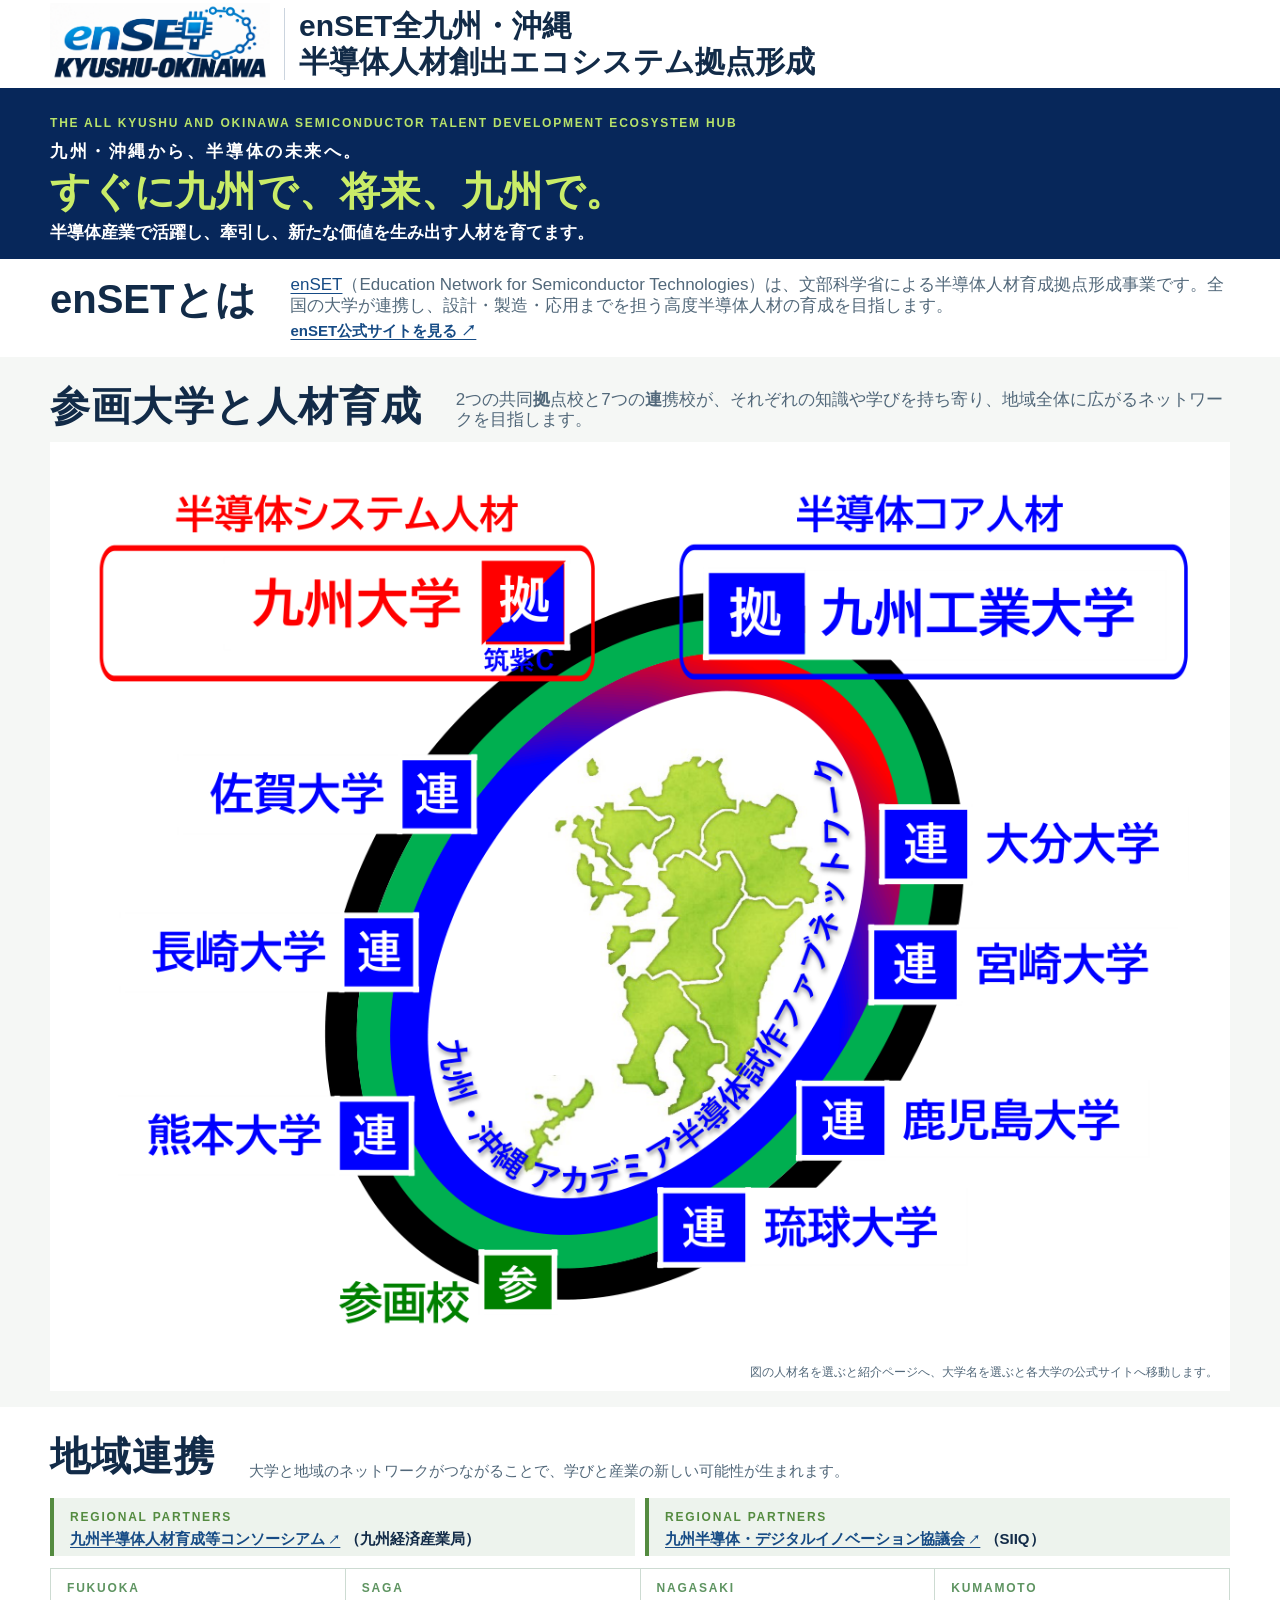
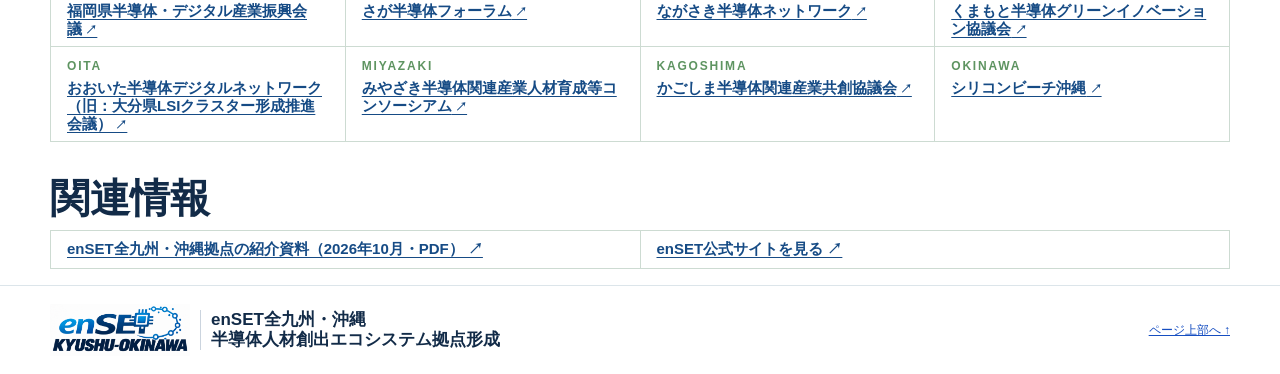
==== index.html @ 0acd5549 "All update." ====
﻿<!doctype html>
<html lang="ja">

<head>
  <meta charset="utf-8">
  <meta name="viewport" content="width=device-width, initial-scale=1">
  <meta name="description" content="九州・沖縄の大学と地域がつながる半導体人材育成ネットワーク。">
  <title>enSET 全九州・沖縄｜半導体の未来を、この地域から。</title>
  <link rel="icon" type="image/png" href="assets/favicon-chip.png">
  <link rel="stylesheet" href="style.css?v=20261101-enset-font">
</head>

<body>
  <header class="header">
    <div class="wrap header-inner">
      <div class="brand"><img class="brand-logo" src="assets/enset-kyushu-okinawa-logo.png"
          alt="enSET KYUSHU-OKINAWA"><span class="brand-name">enSET全九州・沖縄<br><small>半導体人材創出エコシステム拠点形成</small></span>
      </div>
    </div>
  </header>
  <main id="top">
    <section class="hero">
      <div class="wrap hero-inner">
        <p class="eyebrow">THE ALL KYUSHU AND OKINAWA SEMICONDUCTOR TALENT DEVELOPMENT ECOSYSTEM HUB</p>
        <p class="hero-label">九州・沖縄から、半導体の未来へ。</p>
        <h1>すぐに九州で、<em>将来、九州で。</em></h1>
        <p class="hero-copy">半導体産業で活躍し、牽引し、新たな価値を生み出す人材を育てます。</p>
      </div>
    </section>

    <section class="about-enset wrap" aria-labelledby="about-enset-title">
      <h2 id="about-enset-title">enSETとは</h2>
      <div>
        <p><a href="https://enset.jp/" target="_blank" rel="noopener noreferrer">enSET</a>（Education Network for
          Semiconductor Technologies）は、文部科学省による半導体人材育成拠点形成事業です。全国の大学が連携し、設計・製造・応用までを担う高度半導体人材の育成を目指します。</p>
        <a class="about-enset-link" href="https://enset.jp/" target="_blank" rel="noopener noreferrer">enSET公式サイトを見る
          ↗</a>
      </div>
    </section>
    <section id="network" class="network section">
      <div class="wrap">
        <div class="section-heading">
          <div>

            <h2>参画大学と人材育成</h2>
          </div>
          <p>2つの共同<strong>拠</strong>点校と7つの<strong>連</strong>携校が、それぞれの知識や学びを持ち寄り、地域全体に広がるネットワークを目指します。</p>
        </div>
        <div class="network-layout">
          <div class="map-panel">
            <div class="network-figure-wrap">
              <img class="network-figure" src="assets/enset-ring-pdf-20261101-v2.png"
                alt="九州大学と九州工業大学を共同拠点校とし、九州・沖縄の7大学が連携するネットワーク図">
              <a class="figure-link talent-system" href="system-human-resources.html" aria-label="半導体システム人材の紹介を見る"></a>
              <a class="figure-link talent-core" href="core-human-resources.html" aria-label="半導体コア人材の紹介を見る"></a>
              <a class="figure-link kyushu" href="https://www.kyushu-u.ac.jp/ja/" target="_blank"
                rel="noopener noreferrer" aria-label="九州大学の公式サイトを新しいタブで開く"></a>
              <a class="figure-link kyutech" href="https://www.kyutech.ac.jp/" target="_blank" rel="noopener noreferrer"
                aria-label="九州工業大学の公式サイトを新しいタブで開く"></a>
              <a class="figure-link saga" href="https://www.saga-u.ac.jp/" target="_blank" rel="noopener noreferrer"
                aria-label="佐賀大学の公式サイトを新しいタブで開く"></a>
              <a class="figure-link nagasaki" href="https://www.nagasaki-u.ac.jp/" target="_blank"
                rel="noopener noreferrer" aria-label="長崎大学の公式サイトを新しいタブで開く"></a>
              <a class="figure-link kumamoto" href="https://www.kumamoto-u.ac.jp/" target="_blank"
                rel="noopener noreferrer" aria-label="熊本大学の公式サイトを新しいタブで開く"></a>
              <a class="figure-link oita" href="https://www.oita-u.ac.jp/" target="_blank" rel="noopener noreferrer"
                aria-label="大分大学の公式サイトを新しいタブで開く"></a>
              <a class="figure-link miyazaki" href="https://www.miyazaki-u.ac.jp/" target="_blank"
                rel="noopener noreferrer" aria-label="宮崎大学の公式サイトを新しいタブで開く"></a>
              <a class="figure-link kagoshima" href="https://www.kagoshima-u.ac.jp/" target="_blank"
                rel="noopener noreferrer" aria-label="鹿児島大学の公式サイトを新しいタブで開く"></a>
              <a class="figure-link ryukyu" href="https://www.u-ryukyu.ac.jp/" target="_blank" rel="noopener noreferrer"
                aria-label="琉球大学の公式サイトを新しいタブで開く"></a>
            </div>
            <p class="network-instruction">図の人材名を選ぶと紹介ページへ、大学名を選ぶと各大学の公式サイトへ移動します。</p>
          </div>
        </div>
      </div>
    </section>
    <section id="region" class="section wrap">
      <div class="section-heading">
        <div>

          <h2>地域連携</h2>
        </div>
        <p>大学と地域のネットワークがつながることで、学びと産業の新しい可能性が生まれます。</p>
      </div>
      <div class="regional-partner-list" aria-label="広域の連携団体">
        <article><span>REGIONAL PARTNERS</span>
          <h3><a href="https://www.kyushu.meti.go.jp/seisaku/electronics/electronics.html" target="_blank"
              rel="noopener noreferrer">九州半導体人材育成等コンソーシアム</a> <small>（九州経済産業局）</small></h3>
        </article>
        <article><span>REGIONAL PARTNERS</span>
          <h3><a href="https://siiq.or.jp/" target="_blank" rel="noopener noreferrer">九州半導体・デジタルイノベーション協議会</a>
            <small>（SIIQ）</small>
          </h3>
        </article>
      </div>
      <div class="region-grid">
        <article><span>FUKUOKA</span>
          <h3><a href="https://www.robot-system.jp/" target="_blank" rel="noopener noreferrer">福岡県半導体・デジタル産業振興会議</a>
          </h3>
        </article>
        <article><span>SAGA</span>
          <h3><a href="https://www.pref.saga.lg.jp/kiji003115567/index.html" target="_blank"
              rel="noopener noreferrer">さが半導体フォーラム</a></h3>
        </article>
        <article><span>NAGASAKI</span>
          <h3><a
              href="https://www.pref.nagasaki.jp/bunrui/shigoto-sangyo/kogyo-kagakugijutsu/kogyo-kagakugijutsu/handoutai/"
              target="_blank" rel="noopener noreferrer">ながさき半導体ネットワーク</a></h3>
        </article>
        <article><span>KUMAMOTO</span>
          <h3><a href="https://kumamoto-sgi.or.jp/" target="_blank" rel="noopener noreferrer">くまもと半導体グリーンイノベーション協議会</a>
          </h3>
        </article>
        <article><span>OITA</span>
          <h3><a href="https://www.os-link.jp/" target="_blank" rel="noopener noreferrer">おおいた半導体デジタルネットワーク（旧：大分県LSIクラスター形成推進会議）</a></h3>
        </article>
        <article><span>MIYAZAKI</span>
          <h3><a href="https://www.pref.miyazaki.lg.jp/sentangijutsu/shigoto/shokogyo/20231127150944.html"
              target="_blank" rel="noopener noreferrer">みやざき半導体関連産業人材育成等コンソーシアム</a></h3>
        </article>
        <article><span>KAGOSHIMA</span>
          <h3><a href="https://www.pref.kagoshima.jp/af03/kagoshimahandotaikanrensangyokyosokyogikai.html"
              target="_blank" rel="noopener noreferrer">かごしま半導体関連産業共創協議会</a></h3>
        </article>
        <article><span>OKINAWA</span>
          <h3><a href="https://www.ogb.go.jp/-/media/Files/OGB/Soumu/muribushi/saisin/20240708/shigotonomado8.pdf"
              target="_blank" rel="noopener noreferrer" aria-label="シリコンビーチ沖縄（沖縄総合事務局の取組紹介資料、PDF）">シリコンビーチ沖縄</a></h3>
        </article>
      </div>
    </section>
    <section class="closing">
      <div class="wrap">
        <h2>関連情報</h2><div class="closing-links region-grid">
          <article><a href="assets/enSET-All-Kyushu-Okinawa-202610.pdf" target="_blank" rel="noopener noreferrer">enSET全九州・沖縄拠点の紹介資料（2026年10月・PDF） ↗</a></article>
          <article><a href="https://enset.jp/" target="_blank" rel="noopener noreferrer">enSET公式サイトを見る ↗</a></article>
        </div>
      </div>
    </section>
  </main>
  <footer>
    <div class="wrap footer-inner">
      <div class="footer-brand"><img src="assets/enset-kyushu-okinawa-logo.png"
          alt="enSET KYUSHU-OKINAWA"><span>enSET全九州・沖縄<br><small>半導体人材創出エコシステム拠点形成</small></span></div><a
        href="#top">ページ上部へ ↑</a>
    </div>
  </footer>
</body>

</html>
---- style.css ----
﻿:root{--navy:#07275a;--deep:#061b40;--blue:#164ec1;--green:#a6d74d;--ink:#122b48;--muted:#52687a;--paper:#f5f7f5}*{box-sizing:border-box}html{scroll-behavior:smooth}body{margin:0;color:var(--ink);font-family:"Yu Gothic","Hiragino Kaku Gothic ProN",Meiryo,sans-serif;line-height:1.8;background:#fff}a{color:inherit}a:focus-visible{outline:3px solid #f7a837;outline-offset:4px}.wrap{width:min(1180px,calc(100% - 48px));margin:auto}.header{background:#fff}.header-inner{min-height:88px;display:flex;align-items:center;justify-content:space-between;gap:28px}.brand{display:flex;align-items:center;gap:14px;text-decoration:none}.brand-en{font:bold 40px/1 Arial;color:#56a340;letter-spacing:-.07em}.brand-en span{color:var(--blue)}.brand-name{border-left:1px solid #cbd4de;padding-left:14px;font-size:15px;font-weight:800;line-height:1.35}.brand-name small{font-size:12px}.header nav{display:flex;gap:30px;font-weight:700;font-size:15px}.header nav a{text-decoration:none}.header nav a:hover{color:var(--blue)}.hero{background:var(--navy);color:#fff;overflow:hidden}.hero-inner{position:relative;min-height:530px;padding-block:72px}.eyebrow{font:700 12px/1.6 Arial,sans-serif;letter-spacing:.15em;color:#b8e36a}.hero-label{font-weight:700;letter-spacing:.15em;margin:48px 0 13px}.hero h1{font-size:40px;letter-spacing:.02em;line-height:1.25;margin:0;font-weight:900}.hero h1 em{font-style:normal;color:#c9ec68}.hero-copy{font-size:17px;font-weight:700;margin:24px 0 30px}.button{display:inline-flex;align-items:center;gap:36px;padding:13px 20px;background:#fff;color:var(--navy);font-weight:800;font-size:15px;text-decoration:none}.button span{font-size:17px}.hero-mark{position:absolute;width:440px;height:440px;right:0;top:40px;border:1px solid #ffffff45;border-radius:50%;display:flex;align-items:center;justify-content:center;gap:20px;font-size:40px;font-weight:900;color:#ffffffd9}.hero-mark:before,.hero-mark:after{content:"";position:absolute;inset:22px;border:1px solid #a6d74d80;border-radius:50%}.hero-mark:after{inset:47px;border-color:#ffffff25}.hero-mark i{color:var(--green);font-style:normal;font-weight:400}.hero-mark small{position:absolute;bottom:105px;font:700 12px Arial;letter-spacing:.2em;color:#b8e36a}.partners{background:#edf3ed;border-bottom:1px solid #dce6df}.partners-inner{display:grid;grid-template-columns:150px 1fr 1fr;align-items:center;gap:28px;padding-block:20px}.partners-inner>span{font:700 12px Arial;letter-spacing:.13em;color:#568149}.partners p{margin:0;font-size:15px;font-weight:800}.partners small{font-size:12px}.section{padding-block:95px}.section-heading{display:grid;grid-template-columns:1fr .65fr;gap:48px;align-items:end;margin-bottom:38px}.section-heading h2{font-size:40px;line-height:1.4;letter-spacing:.03em;margin:9px 0 0}.section-heading>p{color:var(--muted);margin:0;font-size:17px}.dark{color:#548b40}.people-grid{display:grid;grid-template-columns:1fr 1fr;gap:20px}.people-card{padding:32px 36px;color:#fff;min-height:390px;display:flex;flex-direction:column}.system{background:#bf4a36}.core{background:#174ca9}.card-top{display:flex;justify-content:space-between;align-items:center;font:700 12px Arial;letter-spacing:.12em}.card-symbol{font-size:40px;font-weight:400}.card-tag{font-size:12px;font-weight:700;margin:22px 0 7px}.people-card h3{font-size:40px;line-height:1.3;margin:0}.people-card>p:not(.card-tag){max-width:410px;font-size:15px;color:#ffffffdc}.hub{border-top:1px solid #ffffff69;margin-top:auto;padding-top:18px;display:flex;align-items:baseline;gap:13px;flex-wrap:wrap}.hub small{font-size:12px}.hub strong{font-size:17px}.hub span{font:700 12px Arial;letter-spacing:.1em;opacity:.75}.network{background:var(--paper)}.network-layout{display:grid;grid-template-columns:1fr 1fr;gap:25px}.map-panel{position:relative;background:#e0efe5;min-width:0;padding:28px;text-align:center;overflow:hidden}.map-panel img{display:block;width:min(100%,470px);margin:0 auto;mix-blend-mode:multiply}.map-kicker{text-align:left;margin:0;color:#467653;font:700 12px Arial;letter-spacing:.15em}.map-caption{font-size:12px;color:#526b60;margin:0 8px}.university-panel{background:#fff;padding:30px 34px}.list-heading{display:flex;justify-content:space-between;align-items:center}.list-heading span{font:700 12px Arial;letter-spacing:.15em;color:#548b40}.list-heading h3{font-size:30px;margin:3px 0}.list-heading .count{font:bold 40px Arial;color:#e5eee8}.university-panel>p{font-size:12px;color:var(--muted)}.universities{padding:0;margin:20px 0;list-style:none;border-top:1px solid #dfe7e4}.universities a{display:flex;align-items:center;gap:20px;border-bottom:1px solid #dfe7e4;padding:10px 2px;text-decoration:none;font-weight:700}.universities a:hover{color:var(--blue)}.universities span{font:700 12px Arial;color:#6a9d62}.universities b{margin-left:auto;color:var(--blue)}.hub-links{font-size:12px;font-weight:700}.hub-links a{color:var(--blue)}.region-grid{display:grid;grid-template-columns:repeat(4,1fr);border-top:1px solid #cddbd2;border-left:1px solid #cddbd2}.region-grid article{padding:24px;min-height:140px;border-right:1px solid #cddbd2;border-bottom:1px solid #cddbd2}.region-grid span{font:700 12px Arial;color:#5e9461;letter-spacing:.15em}.region-grid h3{font-size:15px;line-height:1.65;margin:12px 0 0}.closing{padding:80px 0;background:var(--navy);color:#fff}.closing h2{font-size:40px;line-height:1.35;margin:15px 0}.closing p:not(.eyebrow){color:#e0ebf3}.closing a{display:inline-block;margin-top:12px;color:#c9ec68;font-weight:700;text-underline-offset:6px}footer{background:var(--deep);color:#fff}.footer-inner{display:flex;align-items:center;gap:25px;padding-block:24px;font-size:12px}.footer-inner p{margin:0}.footer-inner strong{font:700 30px Arial;color:#b8e36a}.footer-inner small{color:#9fb3c7}.footer-inner a{margin-left:auto}@media(max-width:850px){.hero-mark{opacity:.2;right:-160px}.hero-inner>*:not(.hero-mark){position:relative;z-index:1}.partners-inner{grid-template-columns:1fr 1fr}.partners-inner>span{grid-column:1/-1}.region-grid{grid-template-columns:repeat(2,1fr)}}@media(max-width:650px){.wrap{width:calc(100% - 32px)}.header-inner{padding-block:16px;flex-wrap:wrap}.header nav{gap:18px;font-size:12px;overflow-x:auto;white-space:nowrap}.hero-inner{min-height:0;padding-block:60px}.hero-label{margin-top:34px}.hero-mark{width:340px;height:340px;top:80px;right:-210px;font-size:40px}.partners-inner{grid-template-columns:1fr;gap:8px}.partners-inner>span{grid-column:auto}.section{padding-block:64px}.section-heading,.people-grid,.network-layout{grid-template-columns:1fr}.section-heading{gap:15px}.people-card{min-height:340px;padding:28px}.map-panel{padding:20px}.university-panel{padding:24px}.region-grid article{padding:16px;min-height:115px}.footer-inner{align-items:flex-start;flex-direction:column;gap:8px}.footer-inner a{margin-left:0}}@media(prefers-reduced-motion:reduce){html{scroll-behavior:auto}}
.map-panel .network-figure{display:block;width:100%;max-width:none;height:auto;margin:16px auto 0;mix-blend-mode:normal}

/* ネットワーク図を主役にし、大学リンクを下段にまとめる。 */
.hero-inner{min-height:0;padding-block:48px}
.hero-label{margin-top:28px}
.hero-mark{width:360px;height:360px;top:25px}
.hero-mark small{bottom:82px}
.network.section{padding-block:48px}
.network .section-heading{margin-bottom:20px}
.network-layout{display:flex;flex-direction:column;gap:18px}
.map-panel{width:80%;margin-inline:auto;padding:12px;background:#fff}
.map-panel .network-figure{margin:8px auto 0}
.university-panel{padding:20px 24px}
.list-heading h3{font-size:17px}
.list-heading .count{font-size:30px}
.university-panel>p{margin:4px 0;font-size:12px}
.universities{display:grid;grid-template-columns:repeat(4,minmax(0,1fr));gap:0 20px;margin:12px 0}
.universities a{gap:8px;padding:8px 2px;font-size:15px}
.hub-links{font-size:12px}
@media(max-width:650px){.hero-inner{padding-block:38px}.hero-mark{width:300px;height:300px;top:40px}.network.section{padding-block:36px}.map-panel{width:100%;padding:8px}.universities{grid-template-columns:repeat(2,minmax(0,1fr));gap:0 14px}.university-panel{padding:16px}.universities a{font-size:12px}}

/* 図と大学一覧は別の段に置く。 */
.network-layout{display:block}
.network-layout .map-panel{width:100%;margin:0 auto}
.network .university-panel{margin:18px auto 0}

/* ヘッダー直下の青帯をコンパクトにする。 */
.hero-inner{padding-block:24px}
.hero-label{margin:12px 0 5px}
.hero h1{font-size:40px;line-height:1.18}
.hero-copy{margin:12px 0 16px}
.hero-mark{width:270px;height:270px;top:50%;transform:translateY(-50%);font-size:40px}
.hero-mark small{bottom:56px}
@media(max-width:650px){.hero-inner{padding-block:24px}.hero h1{font-size:40px}.hero-mark{width:240px;height:240px;top:50%;right:-160px;font-size:30px}.hero-mark small{bottom:50px}}
@media(max-width:650px){.hero .eyebrow{overflow-wrap:anywhere}}

/* 大学リンクは画像と同じ座標系で拡大・縮小する。 */
.network-instruction{margin:4px 0 0;text-align:right;font-size:12px;color:var(--muted)}
.network-figure-wrap{position:relative;width:100%;margin:8px auto 0}
.map-panel .network-figure-wrap .network-figure{width:100%;height:auto;margin:0}
.figure-link{position:absolute;display:block;border-radius:4px}
.figure-link:hover,.figure-link:focus-visible{outline:3px solid #f28a19;outline-offset:1px;background:rgb(255 255 255 / .16)}
.figure-link.kyushu{left:16%;top:12%;width:19%;height:8%}
.figure-link.kyutech{left:64%;top:12%;width:29%;height:8%}
.figure-link.saga{left:12%;top:34%;width:16%;height:7%}
.figure-link.nagasaki{left:7%;top:51%;width:17%;height:7%}
.figure-link.kumamoto{left:7%;top:71%;width:17%;height:7%}
.figure-link.oita{left:79%;top:39%;width:17%;height:7%}
.figure-link.miyazaki{left:78%;top:52%;width:17%;height:7%}
.figure-link.kagoshima{left:72%;top:69%;width:20%;height:7%}
.figure-link.ryukyu{left:60%;top:81%;width:17%;height:7%}

/* 承認されたロゴ画像をヘッダーに表示する。 */
.brand-logo{display:block;width:220px;height:auto;flex:none}
@media(max-width:650px){.brand{min-width:0}.brand-logo{width:150px}.brand-name{font-size:12px}.brand-name small{font-size:12px}}

/* 事業名をロゴ横で読みやすく表示する。 */
.brand-name{font-size:17px;line-height:1.45}
.brand-name small{font-size:15px}
@media(max-width:650px){.brand-name{font-size:17px}.brand-name small{font-size:12px}}

/* 図中の人材名と紹介ページ。 */
.figure-link.talent-system{left:10%;top:2%;width:32%;height:8%}
.figure-link.talent-core{left:59%;top:2%;width:31%;height:8%}
.people-detail-link{display:inline-block;color:#fff;font-weight:800;text-underline-offset:5px}
.detail-breadcrumb{padding-block:14px;color:var(--muted);font-size:12px}
.detail-breadcrumb a{text-underline-offset:4px}
.detail-hero{padding-block:65px;color:#fff}
.detail-system{background:linear-gradient(125deg,#8f3028,#bf4a36)}
.detail-core{background:linear-gradient(125deg,#082a61,#174ca9)}
.detail-hero .eyebrow{color:#fff;opacity:.8}
.detail-overline{margin:28px 0 4px;font-size:17px;font-weight:700}
.detail-hero h1{margin:0;font-size:40px;line-height:1.3}
.detail-lead{max-width:750px;margin:20px 0 0;font-size:17px;line-height:1.9}
.detail-intro{display:grid;grid-template-columns:1fr 1.1fr;gap:60px}
.detail-intro h2,.detail-learning h2,.detail-next h2{margin:10px 0;font-size:40px;line-height:1.4}
.detail-intro h3{margin:0 0 15px;font-size:17px}
.detail-intro p:not(.eyebrow),.detail-next p:not(.eyebrow){color:var(--muted)}
.detail-learning{background:var(--paper)}
.detail-section-lead{color:var(--muted)}
.detail-steps{display:grid;grid-template-columns:repeat(3,1fr);gap:18px;margin:30px 0 0;padding:0;list-style:none}
.detail-steps li{padding:26px;background:#fff;border-top:4px solid var(--blue)}
.detail-steps span{font:700 12px Arial;letter-spacing:.12em;color:#548b40}
.detail-steps h3{margin:12px 0;font-size:30px}
.detail-steps p{margin:0;color:var(--muted);font-size:15px}
.detail-next{display:flex;align-items:end;justify-content:space-between;gap:30px}
.detail-next a{font-weight:800;color:var(--blue);text-underline-offset:5px}
.detail-back{white-space:nowrap}
@media(max-width:650px){.detail-hero{padding-block:42px}.detail-intro{grid-template-columns:1fr;gap:20px}.detail-steps{grid-template-columns:1fr}.detail-next{align-items:start;flex-direction:column}}

/* 広域と各地域の連携団体をまとめて紹介する。 */
.regional-partner-list{display:grid;grid-template-columns:repeat(2,minmax(0,1fr));gap:16px;margin-bottom:24px}
.regional-partner-list article{padding:22px 24px;background:#edf3ed;border-left:4px solid #548b40}
.regional-partner-list span{font:700 12px Arial;letter-spacing:.15em;color:#548b40}
.regional-partner-list h3{margin:10px 0 0;font-size:17px;line-height:1.6}
.regional-partner-list small{font-size:15px}
@media(max-width:650px){.regional-partner-list{grid-template-columns:1fr;gap:10px}.regional-partner-list article{padding:16px}}

/* 地域連携を読みやすくコンパクトにまとめる。 */
#region.section{padding-block:42px}
#region .section-heading{margin-bottom:18px;gap:24px}
#region .section-heading h2{font-size:30px;line-height:1.3}
#region .section-heading>p{font-size:15px}
#region .regional-partner-list{gap:10px;margin-bottom:12px}
#region .regional-partner-list article{padding:12px 16px}
#region .regional-partner-list h3{margin-top:4px;font-size:15px;line-height:1.45}
#region .region-grid article{min-height:0;padding:12px 16px}
#region .region-grid h3{margin:4px 0 0;font-size:15px;line-height:1.5}
@media(max-width:650px){#region.section{padding-block:30px}#region .section-heading{gap:10px;margin-bottom:14px}#region .regional-partner-list{gap:8px}#region .region-grid article{padding:10px 12px}}

.detail-hub{display:flex;align-items:baseline;flex-wrap:wrap;gap:14px;margin:24px 0 0;padding-top:16px;border-top:1px solid rgb(255 255 255 / .4)}
.detail-hub span{font-size:12px}
.detail-hub strong{font-size:17px}

/* ヘッダーと共通のロゴ・事業名を小さめに表示する。 */
footer{background:#fff;color:var(--ink);border-top:1px solid #dce5ea}
.footer-inner{gap:18px;padding-block:18px}
.footer-brand{display:flex;align-items:center;gap:10px}
.footer-brand img{display:block;width:140px;height:auto;flex:none}
.footer-brand>span{border-left:1px solid #cbd4de;padding-left:10px;font-size:12px;font-weight:800;line-height:1.4}
.footer-brand>span small{color:inherit;font-size:12px}
.footer-inner>small{color:var(--muted)}
.footer-inner>a{color:var(--blue)}
@media(max-width:650px){.footer-inner{gap:12px}.footer-brand img{width:120px}.footer-brand>span{font-size:12px}.footer-brand>span small{font-size:12px}}

/* 各ページの余白を抑え、短いスクロールで内容を読めるようにする。 */
.section{padding-block:40px}
.hero-inner{padding-block:16px}
.hero-label{margin:8px 0 4px}
.hero-copy{margin:8px 0 0}
.network.section{padding-block:24px}
.network .section-heading{margin-bottom:12px;gap:24px}
.network .section-heading h2{font-size:30px;line-height:1.3}
.network-figure-wrap{margin-top:4px}
#region.section{padding-block:24px}
.closing{padding-block:32px}
.closing h2{font-size:40px;margin:8px 0}
.closing p:not(.eyebrow){margin:8px 0}
.closing a{margin-top:4px}
.detail-breadcrumb{padding-block:8px}
.detail-hero{padding-block:32px}
.detail-overline{margin:12px 0 4px}
.detail-lead{margin-top:12px;line-height:1.7}
.detail-hub{margin-top:14px;padding-top:10px}
.detail-intro{gap:32px}
.detail-intro h2,.detail-learning h2,.detail-next h2{margin:6px 0}
.detail-intro h3{margin-bottom:8px}
.detail-steps{margin-top:16px;gap:12px}
.detail-steps li{padding:18px}
.detail-steps h3{margin:6px 0}
@media(max-width:650px){.section{padding-block:28px}.hero-inner{padding-block:16px}.network.section,#region.section{padding-block:20px}.network .section-heading{gap:10px}.detail-hero{padding-block:24px}.detail-intro{gap:12px}.detail-steps{gap:8px}.detail-steps li{padding:14px}.closing{padding-block:26px}}
.hero h1 em{white-space:nowrap}
.hero h1{color:#c9ec68}

/* 見出しより説明文の幅を広く確保する。 */
@media(min-width:651px){#network .section-heading,#region .section-heading{grid-template-columns:minmax(0,3fr) minmax(0,7fr)}}
@media(min-width:651px){#network .section-heading h2{font-size:30px}}

/* 大きな見出しを一回り小さく整える。 */
.hero h1{font-size:40px}
#region .section-heading h2{font-size:30px}
.closing h2{font-size:30px}
.detail-hero h1{font-size:40px}
.detail-intro h2,.detail-learning h2,.detail-next h2{font-size:30px}
.detail-steps h3{font-size:17px}
@media(min-width:651px){#network .section-heading h2{font-size:17px}}
@media(max-width:650px){.hero h1{font-size:30px}#network .section-heading h2{font-size:30px}}

/* ヘッダー内の英語名称。 */
.brand-english{display:block;margin-top:2px;color:var(--muted);font-size:12px;font-weight:500;line-height:1.35;overflow-wrap:anywhere}
@media(max-width:650px){.brand-english{font-size:12px}}

/* ロゴ横の日本語2行を同じ大きさに揃える。 */
.brand-name{font-size:30px;line-height:1.55}
.brand-name small{font-size:inherit}
.footer-brand>span{font-size:17px;line-height:1.5}
.footer-brand>span small{font-size:inherit}
@media(max-width:650px){.brand-logo{width:clamp(100px,30vw,150px)}.brand-name{font-size:12px;line-height:1.5}.brand-name small{font-size:inherit}.footer-brand>span{font-size:12px;line-height:1.45}.footer-brand>span small{font-size:inherit}}

/* トップページの3つの見出しを画面幅ごとの最小サイズに揃える。 */
@media(min-width:651px){#network .section-heading h2,#region .section-heading h2,.closing h2{font-size:30px}}
@media(max-width:650px){#network .section-heading h2,#region .section-heading h2,.closing h2{font-size:30px}}

#region h3 a{color:#164b85;text-decoration:underline;text-decoration-thickness:1px;text-underline-offset:3px}
#region h3 a:hover{color:#087346}
#region h3 a::after{content:' ↗';font-size:12px;white-space:nowrap}

/* enSETの概要 */
.about-enset{display:grid;grid-template-columns:minmax(0,2fr) minmax(0,8fr);gap:48px;align-items:start;padding-block:28px}
.about-enset h2{font-size:30px;line-height:1.4;margin:0}
.about-enset p{margin:0;color:var(--muted);font-size:17px;line-height:1.8}
.about-enset a{color:#164b85;text-underline-offset:3px}
.about-enset-link{display:inline-block;margin-top:6px;font-size:15px;font-weight:700}
.about-enset a:hover{color:#087346}
@media(max-width:650px){.about-enset{grid-template-columns:1fr;gap:8px;padding-block:24px}.about-enset h2{font-size:30px}}
/* 全ページの行間を文字サイズの120%に統一。 */
body,body *{line-height:1.2 !important}

body{font-size:17px}

/* メインの各セクションの上下余白を統一する。 */
main > section:not(.hero),main > #network.section,main > #region.section,.hero-inner{padding-block:16px}

/* 見出し幅に合わせ、残りを説明文に割り当てる。 */
.about-enset{grid-template-columns:max-content minmax(0,1fr);column-gap:2em}

/* ネットワークと地域連携も見出し幅に合わせる。 */
#network .section-heading,#region .section-heading{grid-template-columns:max-content minmax(0,1fr);column-gap:2em}
@media(max-width:650px){#network .section-heading,#region .section-heading{grid-template-columns:minmax(0,1fr);gap:8px}}

/* 連携団体のボックス内の上下余白。 */
#region .regional-partner-list article,#region .region-grid article{padding-block:8px}

/* 半導体コア人材ページの詳細。 */
.core-section-heading h2{margin:6px 0;font-size:30px}
.core-section-heading>p:not(.eyebrow),.core-network p:not(.eyebrow){color:var(--muted)}
.core-figure{margin:12px auto 0;max-width:850px}
.core-figure img{display:block;width:100%;height:auto}
.core-figure figcaption{margin-top:6px;color:var(--muted);font-size:12px;text-align:right}
.core-figure a,.core-network a{color:var(--blue);text-underline-offset:3px}
.core-skills,.core-future{background:var(--paper)}
.core-skill-grid{display:grid;grid-template-columns:repeat(4,minmax(0,1fr));gap:10px;margin-top:12px}
.core-skill-grid article{background:#fff;border-top:3px solid var(--blue);padding:12px}
.core-skill-grid h3{font-size:17px;margin:0 0 6px}
.core-skill-grid p{color:var(--muted);font-size:15px;margin:0}
.core-network p:not(.eyebrow){max-width:950px}
.core-network a{font-weight:700}
.core-fields{display:flex;flex-wrap:wrap;gap:8px;list-style:none;padding:0;margin:12px 0 0}
.core-fields li{padding:8px 12px;background:#fff;color:var(--navy);border-left:3px solid var(--blue);font-weight:700}
@media(max-width:650px){.core-skill-grid{grid-template-columns:repeat(2,minmax(0,1fr))}.core-figure figcaption{text-align:left}}
/* 半導体システム人材ページの詳細。 */
.system-practice-grid{display:grid;grid-template-columns:repeat(2,minmax(0,1fr));gap:12px;margin-top:12px}
.system-practice-grid article,.system-topic-grid article{padding:12px;background:#fff;border-top:3px solid #bf4a36}
.system-practice-grid h3,.system-topic-grid h3{font-size:17px;margin:0 0 6px}
.system-practice-grid p,.system-topic-grid p{color:var(--muted);margin:6px 0}
.system-practice-grid figure{margin:10px 0 0}
.system-practice-grid img{display:block;width:100%;height:auto}
.system-practice-grid figcaption{color:var(--muted);font-size:12px;margin-top:4px}
.system-practice,.system-skills{background:var(--paper)}
.system-topic-grid{display:grid;grid-template-columns:repeat(3,minmax(0,1fr));gap:12px;margin-top:12px}
.system-topic-grid article{background:var(--paper)}
.system-example{font-size:15px}
.system-source a{color:var(--blue);text-underline-offset:3px}
.system-skills .core-skill-grid article{border-color:#bf4a36}
.system-future .core-fields li{background:var(--paper);border-color:#bf4a36}
@media(max-width:650px){.system-practice-grid,.system-topic-grid{grid-template-columns:minmax(0,1fr)}}

.closing-links{display:flex;flex-direction:column;align-items:flex-start;gap:4px}

/* 関連情報を地域連携と同じ白背景・左右配置に揃える。 */
.closing{background:#fff;color:var(--ink)}
.closing .wrap{display:grid;grid-template-columns:minmax(0,1fr);gap:8px;align-items:start}
.closing h2{margin:0;font-size:30px}
.closing a{margin:0;color:#164b85;font-size:15px;text-underline-offset:3px}
.closing a:hover{color:#087346}
@media(max-width:650px){.closing .wrap{grid-template-columns:minmax(0,1fr);gap:8px}}

/* 関連情報を地域連携と同じ枠付きボックスにする。 */
.closing .closing-links{display:grid;grid-template-columns:repeat(2,minmax(0,1fr));gap:0;align-items:stretch}
.closing .closing-links article{min-height:0;padding:8px 16px}
@media(max-width:650px){.closing .closing-links article{padding:8px 12px}}

/* システム人材の実習例を同じセクション内にまとめる。 */
.system-practice .system-topic-grid article{background:#fff}

/* 半導体設計実習の図中の日付表記を表示しない。 */
.system-design-image{position:relative}
.system-design-image::after{content:'';position:absolute;right:0;bottom:0;width:54%;height:11%;background:#fff}

/* コア人材の実習紹介をシステム人材ページと揃える。 */
.core-visual{background:var(--paper)}

/* 紹介資料に掲載された実習・施設の図と写真。 */
.system-topic-grid figure{margin:10px 0 0}
.system-topic-grid img,.material-grid img{display:block;width:100%;height:auto}
.system-topic-grid figcaption,.material-grid figcaption{margin-top:4px;color:var(--muted);font-size:12px}
.core-material:nth-of-type(even){background:var(--paper)}
.material-grid{display:grid;grid-template-columns:repeat(2,minmax(0,1fr));gap:12px;margin-top:12px;align-items:start}
.material-grid figure{margin:0;background:#fff}
@media(max-width:650px){.material-grid{grid-template-columns:minmax(0,1fr)}}
/* システム人材の取組を紹介資料と同じ左右の列に配置する。 */
.system-columns{display:grid;grid-template-columns:repeat(2,minmax(0,1fr));gap:12px;margin-top:12px;align-items:start}
.system-column{display:grid;gap:12px}
.system-column article{padding:12px;background:#fff;border-top:3px solid #bf4a36}
.system-column h3{font-size:17px;margin:0 0 6px}
.system-column p{color:var(--muted);margin:6px 0}
.system-column figure{margin:10px 0 0}
.system-column img{display:block;width:100%;height:auto}
.system-column figcaption{color:var(--muted);font-size:12px;margin-top:4px}
.material-grid .core-figure{margin:0;max-width:none}
@media(max-width:650px){.system-columns{grid-template-columns:minmax(0,1fr)}}
/* 公式サイトの可変見出しに近い2段階の整数サイズ。 */
@media(min-width:1000px){.about-enset h2,#network .section-heading h2,#region .section-heading h2,.closing h2,.core-section-heading h2,.detail-intro h2,.detail-learning h2,.detail-next h2{font-size:40px}}
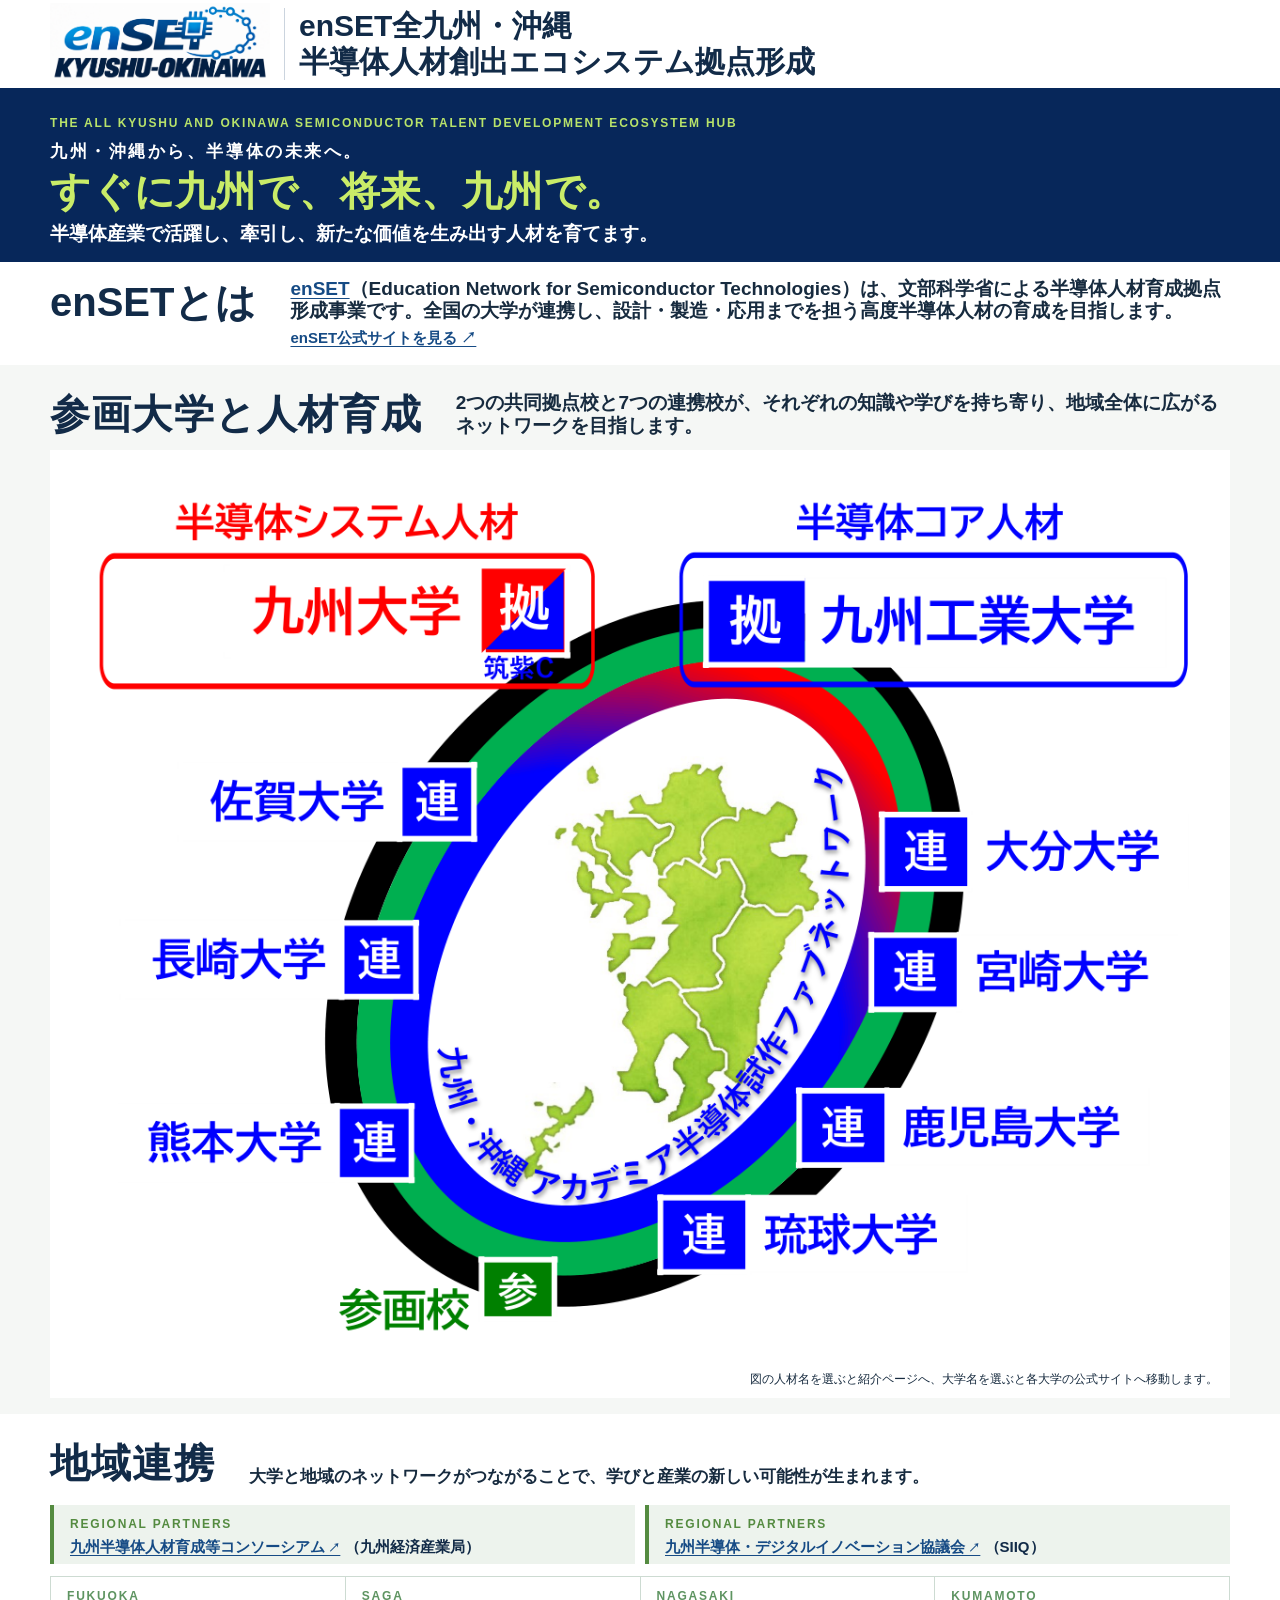
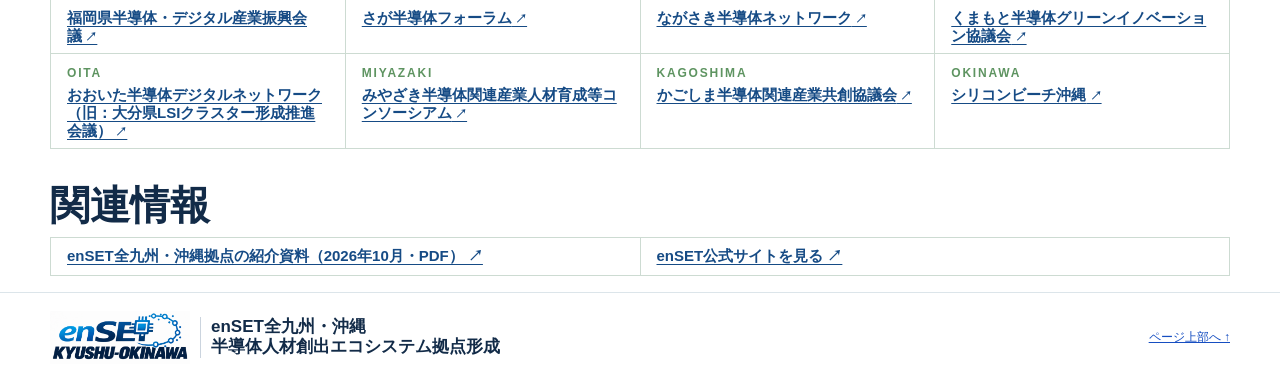
==== commit c1174a9f: "スタイルシートのバージョンを更新し、説明文の文字色とサイズを調整しました。 各ページでの表示確認を行いました。" ====
--- a/index.html
+++ b/index.html
@@ -7,7 +7,7 @@
   <meta name="description" content="九州・沖縄の大学と地域がつながる半導体人材育成ネットワーク。">
   <title>enSET 全九州・沖縄｜半導体の未来を、この地域から。</title>
   <link rel="icon" type="image/png" href="assets/favicon-chip.png">
-  <link rel="stylesheet" href="style.css?v=20261101-enset-font">
+  <link rel="stylesheet" href="style.css?v=20261101-text-size">
 </head>
 
 <body>
--- a/style.css
+++ b/style.css
@@ -1,4 +1,4 @@
-﻿:root{--navy:#07275a;--deep:#061b40;--blue:#164ec1;--green:#a6d74d;--ink:#122b48;--muted:#52687a;--paper:#f5f7f5}*{box-sizing:border-box}html{scroll-behavior:smooth}body{margin:0;color:var(--ink);font-family:"Yu Gothic","Hiragino Kaku Gothic ProN",Meiryo,sans-serif;line-height:1.8;background:#fff}a{color:inherit}a:focus-visible{outline:3px solid #f7a837;outline-offset:4px}.wrap{width:min(1180px,calc(100% - 48px));margin:auto}.header{background:#fff}.header-inner{min-height:88px;display:flex;align-items:center;justify-content:space-between;gap:28px}.brand{display:flex;align-items:center;gap:14px;text-decoration:none}.brand-en{font:bold 40px/1 Arial;color:#56a340;letter-spacing:-.07em}.brand-en span{color:var(--blue)}.brand-name{border-left:1px solid #cbd4de;padding-left:14px;font-size:15px;font-weight:800;line-height:1.35}.brand-name small{font-size:12px}.header nav{display:flex;gap:30px;font-weight:700;font-size:15px}.header nav a{text-decoration:none}.header nav a:hover{color:var(--blue)}.hero{background:var(--navy);color:#fff;overflow:hidden}.hero-inner{position:relative;min-height:530px;padding-block:72px}.eyebrow{font:700 12px/1.6 Arial,sans-serif;letter-spacing:.15em;color:#b8e36a}.hero-label{font-weight:700;letter-spacing:.15em;margin:48px 0 13px}.hero h1{font-size:40px;letter-spacing:.02em;line-height:1.25;margin:0;font-weight:900}.hero h1 em{font-style:normal;color:#c9ec68}.hero-copy{font-size:17px;font-weight:700;margin:24px 0 30px}.button{display:inline-flex;align-items:center;gap:36px;padding:13px 20px;background:#fff;color:var(--navy);font-weight:800;font-size:15px;text-decoration:none}.button span{font-size:17px}.hero-mark{position:absolute;width:440px;height:440px;right:0;top:40px;border:1px solid #ffffff45;border-radius:50%;display:flex;align-items:center;justify-content:center;gap:20px;font-size:40px;font-weight:900;color:#ffffffd9}.hero-mark:before,.hero-mark:after{content:"";position:absolute;inset:22px;border:1px solid #a6d74d80;border-radius:50%}.hero-mark:after{inset:47px;border-color:#ffffff25}.hero-mark i{color:var(--green);font-style:normal;font-weight:400}.hero-mark small{position:absolute;bottom:105px;font:700 12px Arial;letter-spacing:.2em;color:#b8e36a}.partners{background:#edf3ed;border-bottom:1px solid #dce6df}.partners-inner{display:grid;grid-template-columns:150px 1fr 1fr;align-items:center;gap:28px;padding-block:20px}.partners-inner>span{font:700 12px Arial;letter-spacing:.13em;color:#568149}.partners p{margin:0;font-size:15px;font-weight:800}.partners small{font-size:12px}.section{padding-block:95px}.section-heading{display:grid;grid-template-columns:1fr .65fr;gap:48px;align-items:end;margin-bottom:38px}.section-heading h2{font-size:40px;line-height:1.4;letter-spacing:.03em;margin:9px 0 0}.section-heading>p{color:var(--muted);margin:0;font-size:17px}.dark{color:#548b40}.people-grid{display:grid;grid-template-columns:1fr 1fr;gap:20px}.people-card{padding:32px 36px;color:#fff;min-height:390px;display:flex;flex-direction:column}.system{background:#bf4a36}.core{background:#174ca9}.card-top{display:flex;justify-content:space-between;align-items:center;font:700 12px Arial;letter-spacing:.12em}.card-symbol{font-size:40px;font-weight:400}.card-tag{font-size:12px;font-weight:700;margin:22px 0 7px}.people-card h3{font-size:40px;line-height:1.3;margin:0}.people-card>p:not(.card-tag){max-width:410px;font-size:15px;color:#ffffffdc}.hub{border-top:1px solid #ffffff69;margin-top:auto;padding-top:18px;display:flex;align-items:baseline;gap:13px;flex-wrap:wrap}.hub small{font-size:12px}.hub strong{font-size:17px}.hub span{font:700 12px Arial;letter-spacing:.1em;opacity:.75}.network{background:var(--paper)}.network-layout{display:grid;grid-template-columns:1fr 1fr;gap:25px}.map-panel{position:relative;background:#e0efe5;min-width:0;padding:28px;text-align:center;overflow:hidden}.map-panel img{display:block;width:min(100%,470px);margin:0 auto;mix-blend-mode:multiply}.map-kicker{text-align:left;margin:0;color:#467653;font:700 12px Arial;letter-spacing:.15em}.map-caption{font-size:12px;color:#526b60;margin:0 8px}.university-panel{background:#fff;padding:30px 34px}.list-heading{display:flex;justify-content:space-between;align-items:center}.list-heading span{font:700 12px Arial;letter-spacing:.15em;color:#548b40}.list-heading h3{font-size:30px;margin:3px 0}.list-heading .count{font:bold 40px Arial;color:#e5eee8}.university-panel>p{font-size:12px;color:var(--muted)}.universities{padding:0;margin:20px 0;list-style:none;border-top:1px solid #dfe7e4}.universities a{display:flex;align-items:center;gap:20px;border-bottom:1px solid #dfe7e4;padding:10px 2px;text-decoration:none;font-weight:700}.universities a:hover{color:var(--blue)}.universities span{font:700 12px Arial;color:#6a9d62}.universities b{margin-left:auto;color:var(--blue)}.hub-links{font-size:12px;font-weight:700}.hub-links a{color:var(--blue)}.region-grid{display:grid;grid-template-columns:repeat(4,1fr);border-top:1px solid #cddbd2;border-left:1px solid #cddbd2}.region-grid article{padding:24px;min-height:140px;border-right:1px solid #cddbd2;border-bottom:1px solid #cddbd2}.region-grid span{font:700 12px Arial;color:#5e9461;letter-spacing:.15em}.region-grid h3{font-size:15px;line-height:1.65;margin:12px 0 0}.closing{padding:80px 0;background:var(--navy);color:#fff}.closing h2{font-size:40px;line-height:1.35;margin:15px 0}.closing p:not(.eyebrow){color:#e0ebf3}.closing a{display:inline-block;margin-top:12px;color:#c9ec68;font-weight:700;text-underline-offset:6px}footer{background:var(--deep);color:#fff}.footer-inner{display:flex;align-items:center;gap:25px;padding-block:24px;font-size:12px}.footer-inner p{margin:0}.footer-inner strong{font:700 30px Arial;color:#b8e36a}.footer-inner small{color:#9fb3c7}.footer-inner a{margin-left:auto}@media(max-width:850px){.hero-mark{opacity:.2;right:-160px}.hero-inner>*:not(.hero-mark){position:relative;z-index:1}.partners-inner{grid-template-columns:1fr 1fr}.partners-inner>span{grid-column:1/-1}.region-grid{grid-template-columns:repeat(2,1fr)}}@media(max-width:650px){.wrap{width:calc(100% - 32px)}.header-inner{padding-block:16px;flex-wrap:wrap}.header nav{gap:18px;font-size:12px;overflow-x:auto;white-space:nowrap}.hero-inner{min-height:0;padding-block:60px}.hero-label{margin-top:34px}.hero-mark{width:340px;height:340px;top:80px;right:-210px;font-size:40px}.partners-inner{grid-template-columns:1fr;gap:8px}.partners-inner>span{grid-column:auto}.section{padding-block:64px}.section-heading,.people-grid,.network-layout{grid-template-columns:1fr}.section-heading{gap:15px}.people-card{min-height:340px;padding:28px}.map-panel{padding:20px}.university-panel{padding:24px}.region-grid article{padding:16px;min-height:115px}.footer-inner{align-items:flex-start;flex-direction:column;gap:8px}.footer-inner a{margin-left:0}}@media(prefers-reduced-motion:reduce){html{scroll-behavior:auto}}
+﻿:root{--navy:#07275a;--deep:#061b40;--blue:#164ec1;--green:#a6d74d;--ink:#122b48;--muted:#172b3f;--paper:#f5f7f5}*{box-sizing:border-box}html{scroll-behavior:smooth}body{margin:0;color:var(--ink);font-family:"Yu Gothic","Hiragino Kaku Gothic ProN",Meiryo,sans-serif;line-height:1.8;background:#fff}a{color:inherit}a:focus-visible{outline:3px solid #f7a837;outline-offset:4px}.wrap{width:min(1180px,calc(100% - 48px));margin:auto}.header{background:#fff}.header-inner{min-height:88px;display:flex;align-items:center;justify-content:space-between;gap:28px}.brand{display:flex;align-items:center;gap:14px;text-decoration:none}.brand-en{font:bold 40px/1 Arial;color:#56a340;letter-spacing:-.07em}.brand-en span{color:var(--blue)}.brand-name{border-left:1px solid #cbd4de;padding-left:14px;font-size:15px;font-weight:800;line-height:1.35}.brand-name small{font-size:12px}.header nav{display:flex;gap:30px;font-weight:700;font-size:15px}.header nav a{text-decoration:none}.header nav a:hover{color:var(--blue)}.hero{background:var(--navy);color:#fff;overflow:hidden}.hero-inner{position:relative;min-height:530px;padding-block:72px}.eyebrow{font:700 12px/1.6 Arial,sans-serif;letter-spacing:.15em;color:#b8e36a}.hero-label{font-weight:700;letter-spacing:.15em;margin:48px 0 13px}.hero h1{font-size:40px;letter-spacing:.02em;line-height:1.25;margin:0;font-weight:900}.hero h1 em{font-style:normal;color:#c9ec68}.hero-copy{font-size:17px;font-weight:700;margin:24px 0 30px}.button{display:inline-flex;align-items:center;gap:36px;padding:13px 20px;background:#fff;color:var(--navy);font-weight:800;font-size:15px;text-decoration:none}.button span{font-size:17px}.hero-mark{position:absolute;width:440px;height:440px;right:0;top:40px;border:1px solid #ffffff45;border-radius:50%;display:flex;align-items:center;justify-content:center;gap:20px;font-size:40px;font-weight:900;color:#ffffffd9}.hero-mark:before,.hero-mark:after{content:"";position:absolute;inset:22px;border:1px solid #a6d74d80;border-radius:50%}.hero-mark:after{inset:47px;border-color:#ffffff25}.hero-mark i{color:var(--green);font-style:normal;font-weight:400}.hero-mark small{position:absolute;bottom:105px;font:700 12px Arial;letter-spacing:.2em;color:#b8e36a}.partners{background:#edf3ed;border-bottom:1px solid #dce6df}.partners-inner{display:grid;grid-template-columns:150px 1fr 1fr;align-items:center;gap:28px;padding-block:20px}.partners-inner>span{font:700 12px Arial;letter-spacing:.13em;color:#568149}.partners p{margin:0;font-size:15px;font-weight:800}.partners small{font-size:12px}.section{padding-block:95px}.section-heading{display:grid;grid-template-columns:1fr .65fr;gap:48px;align-items:end;margin-bottom:38px}.section-heading h2{font-size:40px;line-height:1.4;letter-spacing:.03em;margin:9px 0 0}.section-heading>p{color:var(--muted);margin:0;font-size:17px}.dark{color:#548b40}.people-grid{display:grid;grid-template-columns:1fr 1fr;gap:20px}.people-card{padding:32px 36px;color:#fff;min-height:390px;display:flex;flex-direction:column}.system{background:#bf4a36}.core{background:#174ca9}.card-top{display:flex;justify-content:space-between;align-items:center;font:700 12px Arial;letter-spacing:.12em}.card-symbol{font-size:40px;font-weight:400}.card-tag{font-size:12px;font-weight:700;margin:22px 0 7px}.people-card h3{font-size:40px;line-height:1.3;margin:0}.people-card>p:not(.card-tag){max-width:410px;font-size:15px;color:#ffffffdc}.hub{border-top:1px solid #ffffff69;margin-top:auto;padding-top:18px;display:flex;align-items:baseline;gap:13px;flex-wrap:wrap}.hub small{font-size:12px}.hub strong{font-size:17px}.hub span{font:700 12px Arial;letter-spacing:.1em;opacity:.75}.network{background:var(--paper)}.network-layout{display:grid;grid-template-columns:1fr 1fr;gap:25px}.map-panel{position:relative;background:#e0efe5;min-width:0;padding:28px;text-align:center;overflow:hidden}.map-panel img{display:block;width:min(100%,470px);margin:0 auto;mix-blend-mode:multiply}.map-kicker{text-align:left;margin:0;color:#467653;font:700 12px Arial;letter-spacing:.15em}.map-caption{font-size:12px;color:#526b60;margin:0 8px}.university-panel{background:#fff;padding:30px 34px}.list-heading{display:flex;justify-content:space-between;align-items:center}.list-heading span{font:700 12px Arial;letter-spacing:.15em;color:#548b40}.list-heading h3{font-size:30px;margin:3px 0}.list-heading .count{font:bold 40px Arial;color:#e5eee8}.university-panel>p{font-size:12px;color:var(--muted)}.universities{padding:0;margin:20px 0;list-style:none;border-top:1px solid #dfe7e4}.universities a{display:flex;align-items:center;gap:20px;border-bottom:1px solid #dfe7e4;padding:10px 2px;text-decoration:none;font-weight:700}.universities a:hover{color:var(--blue)}.universities span{font:700 12px Arial;color:#6a9d62}.universities b{margin-left:auto;color:var(--blue)}.hub-links{font-size:12px;font-weight:700}.hub-links a{color:var(--blue)}.region-grid{display:grid;grid-template-columns:repeat(4,1fr);border-top:1px solid #cddbd2;border-left:1px solid #cddbd2}.region-grid article{padding:24px;min-height:140px;border-right:1px solid #cddbd2;border-bottom:1px solid #cddbd2}.region-grid span{font:700 12px Arial;color:#5e9461;letter-spacing:.15em}.region-grid h3{font-size:15px;line-height:1.65;margin:12px 0 0}.closing{padding:80px 0;background:var(--navy);color:#fff}.closing h2{font-size:40px;line-height:1.35;margin:15px 0}.closing p:not(.eyebrow){color:#e0ebf3}.closing a{display:inline-block;margin-top:12px;color:#c9ec68;font-weight:700;text-underline-offset:6px}footer{background:var(--deep);color:#fff}.footer-inner{display:flex;align-items:center;gap:25px;padding-block:24px;font-size:12px}.footer-inner p{margin:0}.footer-inner strong{font:700 30px Arial;color:#b8e36a}.footer-inner small{color:#9fb3c7}.footer-inner a{margin-left:auto}@media(max-width:850px){.hero-mark{opacity:.2;right:-160px}.hero-inner>*:not(.hero-mark){position:relative;z-index:1}.partners-inner{grid-template-columns:1fr 1fr}.partners-inner>span{grid-column:1/-1}.region-grid{grid-template-columns:repeat(2,1fr)}}@media(max-width:650px){.wrap{width:calc(100% - 32px)}.header-inner{padding-block:16px;flex-wrap:wrap}.header nav{gap:18px;font-size:12px;overflow-x:auto;white-space:nowrap}.hero-inner{min-height:0;padding-block:60px}.hero-label{margin-top:34px}.hero-mark{width:340px;height:340px;top:80px;right:-210px;font-size:40px}.partners-inner{grid-template-columns:1fr;gap:8px}.partners-inner>span{grid-column:auto}.section{padding-block:64px}.section-heading,.people-grid,.network-layout{grid-template-columns:1fr}.section-heading{gap:15px}.people-card{min-height:340px;padding:28px}.map-panel{padding:20px}.university-panel{padding:24px}.region-grid article{padding:16px;min-height:115px}.footer-inner{align-items:flex-start;flex-direction:column;gap:8px}.footer-inner a{margin-left:0}}@media(prefers-reduced-motion:reduce){html{scroll-behavior:auto}}
 .map-panel .network-figure{display:block;width:100%;max-width:none;height:auto;margin:16px auto 0;mix-blend-mode:normal}
 
 /* ネットワーク図を主役にし、大学リンクを下段にまとめる。 */
@@ -292,3 +292,10 @@
 @media(max-width:650px){.system-columns{grid-template-columns:minmax(0,1fr)}}
 /* 公式サイトの可変見出しに近い2段階の整数サイズ。 */
 @media(min-width:1000px){.about-enset h2,#network .section-heading h2,#region .section-heading h2,.closing h2,.core-section-heading h2,.detail-intro h2,.detail-learning h2,.detail-next h2{font-size:40px}}
+
+/* 説明文を濃く、読みやすい太さにする。 */
+.about-enset p,.section-heading>p,.core-network p:not(.eyebrow),.core-section-heading>p:not(.eyebrow),.system-column p,.detail-intro p:not(.eyebrow),.detail-next p:not(.eyebrow){font-weight:600}
+
+/* 説明文を2px大きくする。 */
+.about-enset p,.section-heading>p,.core-network p:not(.eyebrow),.core-section-heading>p:not(.eyebrow),.system-column p,.detail-intro p:not(.eyebrow),.detail-next p:not(.eyebrow),.detail-lead,.hero-copy{font-size:19px}
+#region .section-heading>p,.system-column p.system-example{font-size:17px}
